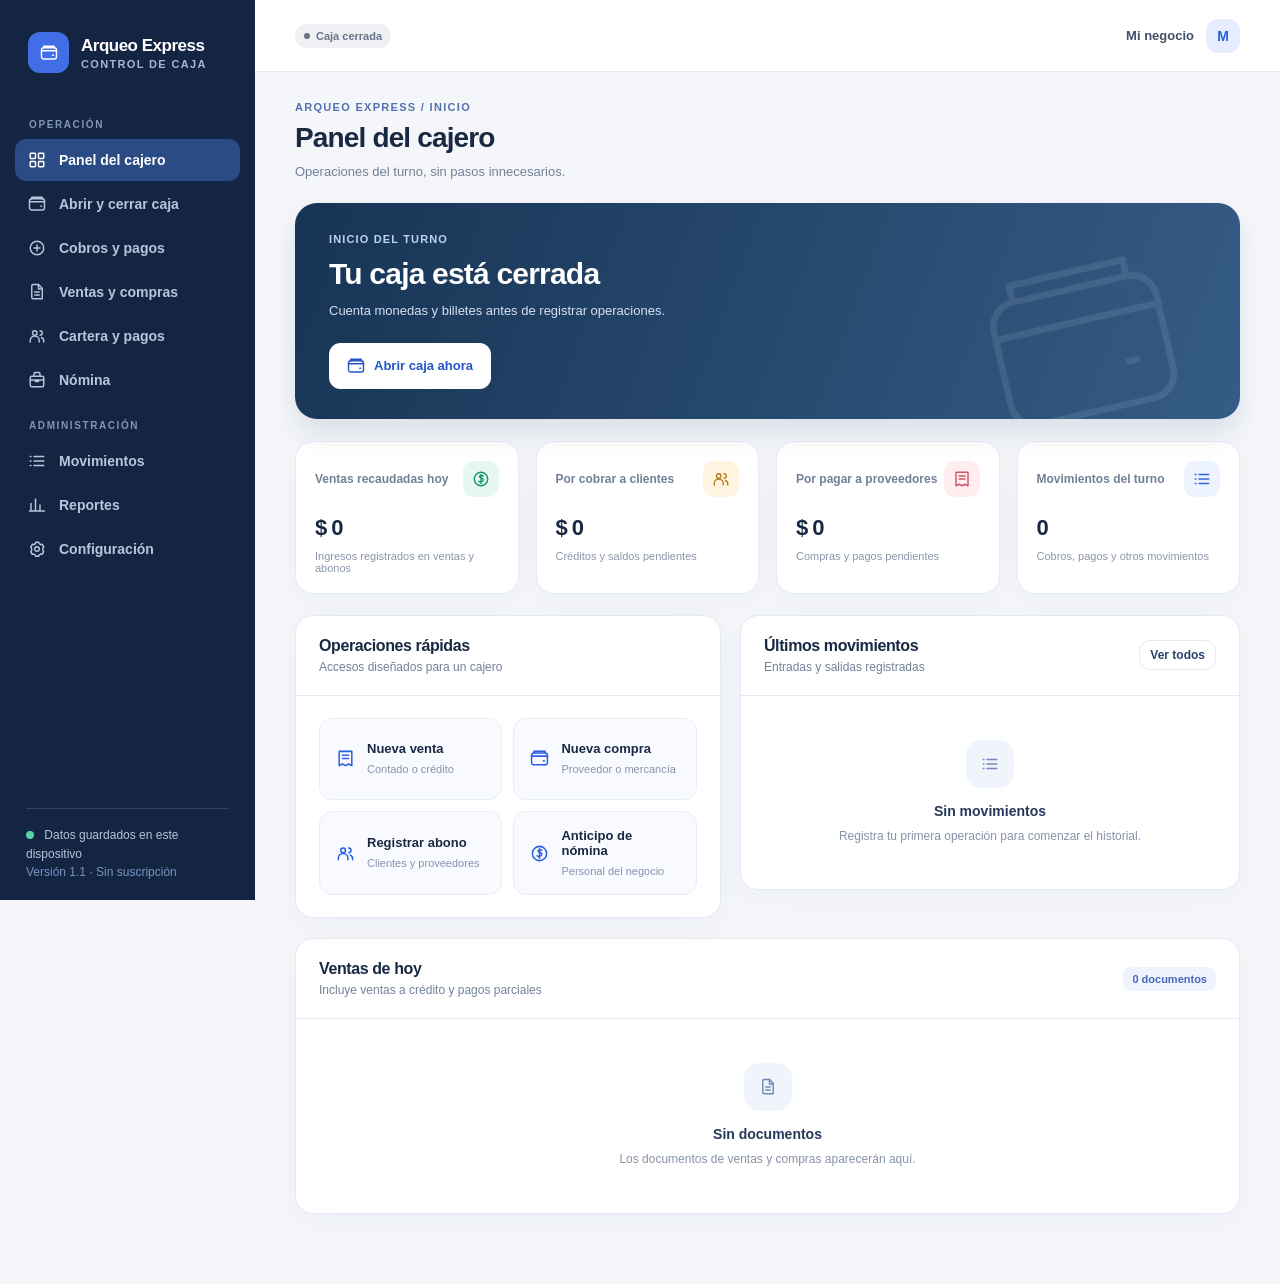
==== index.html @ b3da1262 "feat: publicar Arqueo Express v1.1 listo para GitHub Pages" ====
<!doctype html>
<html lang="es">
<head>
  <meta charset="utf-8" />
  <meta name="viewport" content="width=device-width,initial-scale=1,viewport-fit=cover" />
  <meta name="theme-color" content="#12244a" />
  <meta name="description" content="Arqueo Express: apertura por denominaciones, cierre, ventas a crédito, compras, abonos, pagos y nómina. Funciona localmente." />
  <title>Arqueo Express · Control de caja</title>
  <link rel="icon" type="image/svg+xml" href="icon.svg" />
  <link rel="manifest" href="manifest.webmanifest" />
  <link rel="stylesheet" href="styles.css" />
  <link rel="stylesheet" href="cashier.css" />
</head>
<body>
  <div id="app"></div>
  <div id="toast" role="status" aria-live="polite"></div>
  <script src="app.js" defer></script>
</body>
</html>
---- styles.css ----
:root{--bg:#f5f7fb;--surface:#fff;--navy:#14274f;--navy2:#0e2041;--primary:#3765e5;--blue-light:#eef3ff;--text:#182640;--muted:#77849a;--line:#e7ebf2;--green:#058966;--red:#dc4b58;--amber:#bf7713;--shadow:0 12px 38px rgba(18,34,67,.05);--radius:17px;font-family:Inter,ui-sans-serif,-apple-system,BlinkMacSystemFont,"Segoe UI",sans-serif;color:var(--text);font-synthesis:none}*{box-sizing:border-box}html{scroll-behavior:smooth}body{margin:0;background:var(--bg);font-size:14px}button,input,select,textarea{font:inherit}button{cursor:pointer}button:disabled{opacity:.45;cursor:not-allowed}h1,h2,h3,h4,p{margin:0}h1{font-size:29px;letter-spacing:-.8px;line-height:1.13;font-weight:750}h2{font-size:19px;letter-spacing:-.4px}h3{font-size:15px}small,.muted{color:var(--muted)}a{color:var(--primary)}.shell{display:grid;grid-template-columns:255px minmax(0,1fr);min-height:100vh}.sidebar{background:var(--navy2);color:#fff;padding:29px 15px 18px;display:flex;flex-direction:column;position:sticky;top:0;height:100vh}.brand{display:flex;align-items:center;gap:12px;padding:3px 13px 29px}.brand-mark{display:grid;place-items:center;background:#416ee6;color:white;width:41px;height:41px;border-radius:12px}.brand b{font-size:17px;letter-spacing:-.5px}.brand span{display:block;color:#a6b5d1;font-size:11px;letter-spacing:1.35px;font-weight:750;margin-top:2px}.nav-section{font-size:10px;color:#8195b6;text-transform:uppercase;letter-spacing:1.6px;margin:17px 14px 9px;font-weight:800}.nav-link{border:0;background:transparent;color:#b9c5db;padding:12px 13px;width:100%;display:flex;align-items:center;gap:13px;text-align:left;font-weight:550;border-radius:11px;margin-bottom:2px}.nav-link:hover{color:#fff;background:#1d3359}.nav-link.active{background:#294676;color:#fff}.nav-link svg{width:18px;height:18px;stroke-width:1.9}.sidebar-spacer{flex:1}.side-footer{margin:16px 11px 0;border-top:1px solid #304363;padding-top:17px;color:#b4c3d8;font-size:12px;line-height:1.55}.online-dot{display:inline-block;border-radius:50%;width:8px;height:8px;background:#57d1a3;margin-right:7px}.main{min-width:0}.topbar{height:79px;display:flex;justify-content:space-between;align-items:center;padding:0 40px;background:#fff;border-bottom:1px solid var(--line);position:sticky;top:0;z-index:10}.topbar-right{display:flex;align-items:center;gap:12px}.business-name{color:#43506a;font-weight:650;font-size:13px}.avatar{background:#e6edff;border-radius:12px;width:34px;height:34px;display:grid;place-items:center;font-weight:800;color:var(--primary)}.main-content{max-width:1440px;margin:auto;padding:34px 40px 70px}.page-heading{display:flex;align-items:center;justify-content:space-between;gap:16px;margin-bottom:27px}.page-heading p{color:var(--muted);margin-top:8px;font-size:13px}.title-label{color:#5271ae;font-size:11px;letter-spacing:1.3px;text-transform:uppercase;font-weight:750;margin-bottom:9px}.actions{display:flex;gap:9px;align-items:center;flex-wrap:wrap}.btn{border:1px solid var(--line);border-radius:10px;display:inline-flex;gap:9px;justify-content:center;align-items:center;white-space:nowrap;padding:11px 15px;background:#fff;color:#294267;font-weight:700;font-size:13px;min-height:39px;transition:transform .12s,background .12s}.btn:hover:not(:disabled){background:#f6f8ff;transform:translateY(-1px)}.btn.primary{background:var(--primary);border-color:var(--primary);color:#fff;box-shadow:0 5px 12px rgba(51,101,225,.12)}.btn.primary:hover{background:#2855d0}.btn.danger{color:#b23b47;border-color:#f4d9dc}.btn.soft{background:var(--blue-light);color:var(--primary);border-color:transparent}.btn.small{padding:7px 10px;font-size:12px;min-height:30px}.btn.full{width:100%}.btn svg{width:16px;height:16px}.status{display:inline-flex;align-items:center;gap:6px;padding:6px 9px;border-radius:100px;font-weight:700;font-size:11px;background:#e9f7f1;color:#07855c}.status.amber{background:#fff5e4;color:#a77312}.status.gray{background:#eef0f4;color:#68748a}.status.red{background:#fff0f1;color:#c64b57}.status .bullet{width:6px;height:6px;background:currentColor;border-radius:50%}.metrics{display:grid;grid-template-columns:repeat(4,minmax(0,1fr));gap:17px;margin-bottom:23px}.metric{border:1px solid var(--line);background:var(--surface);border-radius:var(--radius);padding:21px 21px 18px;box-shadow:var(--shadow);min-width:0}.metric-top{display:flex;align-items:center;justify-content:space-between;margin-bottom:18px}.metric-label{font-size:12px;color:#718096;font-weight:700}.iconbox{height:36px;width:36px;border-radius:11px;background:#edf3ff;display:grid;place-items:center;color:#3565dc}.iconbox.green{background:#e6f7ef;color:#13986f}.iconbox.amber{background:#fff4df;color:#b77f20}.iconbox.pink{background:#ffedf0;color:#cb5664}.iconbox svg{width:18px;height:18px}.metric-value{font-weight:800;font-size:24px;letter-spacing:-1px;white-space:nowrap;text-overflow:ellipsis;overflow:hidden}.metric-foot{color:#8b96aa;font-size:11px;margin-top:9px}.grid-2{display:grid;grid-template-columns:minmax(0,1.35fr) minmax(320px,1fr);gap:19px;align-items:start}.grid-even{grid-template-columns:repeat(2,minmax(0,1fr))}.panel{background:var(--surface);border:1px solid var(--line);border-radius:var(--radius);box-shadow:var(--shadow);min-width:0;overflow:hidden}.panel-head{display:flex;align-items:center;justify-content:space-between;padding:21px 23px;border-bottom:1px solid var(--line);gap:12px}.panel-head h2{font-size:16px}.panel-head p{font-size:12px;color:var(--muted);margin-top:5px}.panel-body{padding:22px 23px}.table-wrap{overflow:auto;width:100%}table{width:100%;border-collapse:collapse;min-width:620px;text-align:left}thead th{color:#8792a5;font-size:11px;letter-spacing:.35px;text-transform:uppercase;font-weight:750;padding:13px 21px;background:#fafbfe;border-bottom:1px solid var(--line)}tbody td{padding:15px 21px;border-bottom:1px solid #eef0f5;font-size:12px;vertical-align:middle}tbody tr:last-child td{border-bottom:0}.strong{font-weight:750}.money{font-variant-numeric:tabular-nums;white-space:nowrap;font-weight:750}.positive{color:var(--green)}.negative{color:var(--red)}.subtext{display:block;color:#8994a6;font-size:11px;margin-top:4px}.empty{text-align:center;padding:44px 22px;color:#8793a5}.empty-icon{width:48px;height:48px;border-radius:15px;background:#f0f4fb;display:grid;place-items:center;margin:0 auto 15px;color:#7188b8}.empty-icon svg{width:24px}.empty b{color:#263859;display:block;margin-bottom:8px;font-size:14px}.empty p{max-width:350px;line-height:1.55;margin:auto;font-size:12px}.action-grid{display:grid;grid-template-columns:repeat(2,1fr);gap:11px}.action-tile{background:#f8faff;border:1px solid #e9eefb;border-radius:13px;min-height:92px;display:flex;align-items:flex-start;gap:12px;text-align:left;padding:16px;color:var(--text)}.action-tile:hover{background:#eef3ff;border-color:#cbd7fb}.action-tile b{display:block;font-size:13px}.action-tile span{display:block;color:#8794ab;font-size:11px;margin-top:6px;line-height:1.35}.action-tile svg{color:var(--primary);width:19px;height:19px;flex-shrink:0}.hint{display:flex;gap:11px;background:#eff4ff;border:1px solid #dce7ff;color:#39557e;border-radius:12px;padding:14px 16px;font-size:12px;line-height:1.55}.hint svg{width:17px;height:17px;flex-shrink:0}.hint.warning{background:#fff9ed;border-color:#ffedc8;color:#84601d}.hint.error{background:#fff3f3;border-color:#f6d9db;color:#933e46}.section-spacer{height:20px}.tabs{display:flex;gap:8px;flex-wrap:wrap;background:#eaf0f9;padding:5px;border-radius:12px;margin-bottom:20px;width:fit-content;max-width:100%}.tab{border:0;background:transparent;padding:10px 13px;color:#69809f;font-weight:700;font-size:12px;border-radius:9px;white-space:nowrap}.tab.active{background:white;color:var(--primary);box-shadow:0 2px 7px rgba(17,40,85,.08)}.form-grid{display:grid;grid-template-columns:repeat(2,minmax(0,1fr));gap:16px}.field{display:flex;flex-direction:column;gap:7px;min-width:0}.field label{font-size:12px;color:#41516b;font-weight:750}.field input,.field select,.field textarea,.search{width:100%;border:1px solid #dce3ee;outline:0;background:white;border-radius:10px;padding:12px 12px;min-height:43px;color:var(--text);transition:border .15s,box-shadow .15s}.field input:focus,.field select:focus,.field textarea:focus,.search:focus{border-color:#779cf0;box-shadow:0 0 0 3px #3765e522}.field input::placeholder,.field textarea::placeholder{color:#abb5c5}.field.full{grid-column:1/-1}.field textarea{min-height:77px;resize:vertical}.field-desc{color:#93a0b0;font-size:11px;line-height:1.4}.form-footer{display:flex;justify-content:flex-end;gap:9px;padding-top:19px;border-top:1px solid var(--line);margin-top:21px}.payment-row{display:grid;grid-template-columns:minmax(0,1fr) minmax(0,1fr) 38px;gap:9px;margin-bottom:10px}.payment-row input,.payment-row select{width:100%;border:1px solid #dce3ee;border-radius:10px;padding:11px 12px;min-height:41px;background:white}.payment-area{border:1px solid #e7edf6;border-radius:13px;padding:17px;background:#fafcff;margin-top:19px}.payment-area h3{margin-bottom:8px}.payment-area>p{color:var(--muted);font-size:11px;margin-bottom:15px}.payment-total{display:flex;justify-content:space-between;gap:16px;margin-top:14px;padding-top:14px;border-top:1px dashed #dce4ef;font-size:12px}.payment-total b{font-size:16px}.mini-remove{border:1px solid #e4e9f1;color:#b65c66;border-radius:9px;background:#fff;display:grid;place-items:center}.mini-remove svg{width:16px}.summary-banner{display:flex;justify-content:space-between;align-items:center;gap:14px;border-radius:14px;background:linear-gradient(115deg,#203f7b,#142a53);padding:20px 23px;color:white;margin-bottom:21px}.summary-banner .muted{color:#afc6ea}.summary-banner strong{display:block;font-size:26px;margin-top:9px;letter-spacing:-.7px}.cash-flow{display:grid;grid-template-columns:repeat(3,minmax(0,1fr));gap:13px}.cash-cell{background:#f8faff;border:1px solid #edf0f6;border-radius:12px;padding:17px}.cash-cell small{display:block;font-size:11px;margin-bottom:11px}.cash-cell b{font-size:18px}.table-controls{display:flex;gap:10px;flex-wrap:wrap;align-items:center;margin-bottom:15px}.search{max-width:300px}.select-small{min-width:130px;border:1px solid #dce3ee;background:#fff;border-radius:10px;padding:11px;color:#42536f}.method-bar{margin-top:20px}.method-line{display:flex;justify-content:space-between;font-size:12px;margin-bottom:7px}.bar-bg{width:100%;background:#edf1f8;border-radius:99px;height:7px;overflow:hidden;margin-bottom:15px}.bar-fill{background:#4e7be3;height:100%;border-radius:99px}.denom-grid{display:grid;grid-template-columns:repeat(3,minmax(0,1fr));gap:10px;margin-top:12px}.denom{display:flex;align-items:center;gap:8px;font-size:11px}.denom b{min-width:60px;color:#42536c}.denom input{width:100%;min-width:0;border-radius:8px;border:1px solid #d9e2ef;padding:9px;font-size:12px}.modal-cover{position:fixed;inset:0;z-index:50;background:rgba(13,26,48,.59);display:grid;place-items:center;padding:18px;overflow:auto}.modal{background:#fff;border-radius:19px;width:min(660px,100%);max-height:calc(100vh - 35px);overflow:auto;box-shadow:0 30px 80px #08162f55}.modal-head{padding:24px 25px;display:flex;justify-content:space-between;align-items:center;border-bottom:1px solid var(--line)}.modal-head h2{font-size:18px}.modal-content{padding:23px 25px}.modal-x{border:0;background:#f2f5fa;border-radius:9px;padding:6px;display:grid;place-items:center;color:#53627b}.modal-x svg{width:20px}.modal-foot{padding:17px 25px;display:flex;justify-content:flex-end;gap:10px;border-top:1px solid var(--line)}.line-item{display:flex;align-items:center;justify-content:space-between;padding:13px 0;border-bottom:1px solid #edf0f5;gap:10px}.line-item:last-child{border:0}.line-item b{font-size:12px}.line-item small{display:block;font-size:11px;margin-top:4px}.line-item .money{font-size:13px}.chip{display:inline-flex;align-items:center;padding:6px 9px;border-radius:8px;background:#eef3fe;color:#4768b7;font-size:11px;font-weight:750}.credit-card{border:1px solid #e3e9f3;border-radius:14px;padding:17px 18px;margin-bottom:12px;display:flex;align-items:center;justify-content:space-between;gap:13px}.credit-card h3{margin-bottom:6px}.credit-card p{font-size:12px;color:var(--muted)}.credit-card .right{text-align:right}.credit-card .right b{display:block;font-size:18px;margin-bottom:6px}.credit-card .right small{display:block;margin-bottom:10px}.divider{height:1px;background:var(--line);margin:20px 0}.a-link{color:var(--primary);border:0;background:transparent;font-size:12px;font-weight:750;padding:4px 0}.kv{display:flex;justify-content:space-between;gap:12px;margin:9px 0;font-size:12px}.kv span{color:#8591a4}.kv b{font-weight:750}.loading{opacity:.7}.mobile-nav{display:none}.print-only{display:none}#toast{position:fixed;bottom:25px;right:25px;z-index:100;pointer-events:none}.toast-item{color:#fff;background:#1c355b;padding:14px 19px;border-radius:11px;box-shadow:0 10px 30px #10284a36;font-size:13px;font-weight:650;margin-top:8px}.toast-item.error{background:#ab3745}input[type="file"]{display:none}.highlight{color:#3765e5}.print-preview{line-height:1.65}.print-preview h2{margin-bottom:8px}.print-preview table{min-width:0}.print-preview th,.print-preview td{padding:7px!important;font-size:11px}.pill-method{font-size:10px;background:#eff3fb;color:#62748f;padding:5px 8px;border-radius:100px;white-space:nowrap}.red-note{color:var(--red)}.switch-row{display:flex;align-items:center;gap:9px;font-size:12px;color:#45546d}.switch-row input{accent-color:var(--primary);width:15px;height:15px}.value-large{font-size:23px!important;letter-spacing:-.4px}.no-wrap{white-space:nowrap}.mobile-menu-button{display:none}
@media(max-width:1200px){.metrics{grid-template-columns:repeat(2,minmax(0,1fr))}.main-content{padding:28px}.topbar{padding:0 28px}.grid-2{grid-template-columns:1fr}}@media(max-width:760px){.shell{display:block}.sidebar{display:none}.topbar{height:64px;padding:0 17px}.brand-compact{font-size:17px;font-weight:850;color:#1b3363}.business-name{max-width:130px;text-overflow:ellipsis;overflow:hidden;white-space:nowrap}.main-content{padding:25px 15px 96px}.page-heading{align-items:flex-start}.page-heading .actions{justify-content:flex-end}.page-heading h1{font-size:25px}.page-heading p{font-size:12px}.metrics{gap:10px}.metric{padding:16px;border-radius:14px}.metric-top{margin-bottom:10px}.metric-value{font-size:20px}.metric-foot{font-size:10px}.iconbox{width:31px;height:31px}.metric-label{font-size:11px}.panel-head{padding:17px}.panel-body{padding:17px}.action-grid{gap:9px}.action-tile{padding:12px;gap:7px;min-height:85px}.action-tile svg{width:17px}.action-tile b{font-size:11px}.action-tile span{font-size:10px}.mobile-nav{display:grid;position:fixed;z-index:20;bottom:0;left:0;right:0;grid-template-columns:repeat(5,1fr);padding-bottom:env(safe-area-inset-bottom);height:calc(68px + env(safe-area-inset-bottom));background:#fff;border-top:1px solid #e2e7f0;box-shadow:0 -8px 27px #142c4b0a}.mobile-nav button{border:0;background:transparent;color:#8391a8;display:flex;align-items:center;justify-content:center;flex-direction:column;gap:4px;font-size:10px;font-weight:650;padding:9px 1px}.mobile-nav button.active{color:var(--primary)}.mobile-nav svg{width:20px;height:20px}.grid-even,.form-grid{grid-template-columns:1fr}.form-grid .field.full{grid-column:auto}.cash-flow{grid-template-columns:1fr 1fr}.cash-cell b{font-size:15px}.payment-row{grid-template-columns:1fr 1fr 34px}.tabs{width:100%;overflow-x:auto;flex-wrap:nowrap}.tab{font-size:11px}.summary-banner strong{font-size:21px}.denom-grid{grid-template-columns:1fr 1fr}.modal-cover{padding:6px}.modal{max-height:calc(100vh - 12px);border-radius:14px}.modal-content{padding:17px}.modal-head,.modal-foot{padding:16px}.credit-card{flex-wrap:wrap}.credit-card .right{margin-left:auto}.table-controls .search{max-width:100%}.btn{font-size:12px;padding:10px 11px}.mobile-menu-button{display:inline-flex;border:0;color:var(--primary);background:var(--blue-light);padding:9px;border-radius:10px}}@media(max-width:390px){.metric-value{font-size:18px}.metric{padding:12px}.metric-top{gap:5px}.iconbox{width:29px;height:29px}.page-heading .actions .btn{padding:8px}.cash-flow{grid-template-columns:1fr}}@media print{body{background:white!important;color:black!important}.sidebar,.topbar,.mobile-nav,.no-print,.btn,#toast{display:none!important}.shell,.main{display:block!important}.main-content{padding:0!important;margin:0!important;max-width:100%!important}.panel{border:0;box-shadow:none}.print-only{display:block}.page-heading{margin-bottom:15px}.modal-cover{position:static;background:white;padding:0}.modal{box-shadow:none;max-height:none;width:100%;border-radius:0}.modal-head,.modal-foot{display:none}.modal-content{padding:0}.print-preview{display:block}}
/* Mobile-first summaries for records, rather than sideways-scrolling tables. */
.mobile-records{display:none}.mobile-record{padding:16px 17px;border-bottom:1px solid #edf0f5}.mobile-record:last-child{border-bottom:0}.mobile-record-top{display:flex;gap:10px;align-items:flex-start;justify-content:space-between}.mobile-record-top b{font-size:12px}.mobile-record-top small{display:block;color:#8995a7;font-size:10px;margin-top:5px}.mobile-record-name{margin-top:13px;color:#52617a;font-size:12px}.mobile-record-bottom{display:flex;gap:15px;align-items:center;justify-content:space-between;margin-top:14px}.mobile-record-bottom>div{display:flex;flex-direction:column;gap:5px}.mobile-record-bottom small{color:#929fb0;font-size:10px}.mobile-record-bottom b{font-size:13px}.mobile-record-bottom .pill-method{width:fit-content}.mobile-record-top .money{font-size:13px}
@media(max-width:760px){.records-list .desktop-table{display:none}.records-list .mobile-records{display:block}}
---- cashier.css ----
/* v1.1 · Interfaz centrada en un cajero: escritorio, tablet y teléfono */
:root{
  --bg:#f4f6fa;
  --surface:#fff;
  --navy2:#142544;
  --navy:#192f56;
  --primary:#285fe1;
  --blue-light:#eef4ff;
  --text:#192943;
  --muted:#728198;
  --line:#e3eaf3;
  --radius:18px;
  --shadow:0 8px 30px rgba(25,45,85,.035);
}
body{font-family:Inter,ui-sans-serif,-apple-system,BlinkMacSystemFont,"Segoe UI",Roboto,Arial,sans-serif;color:var(--text);-webkit-font-smoothing:antialiased}
button,input,select,textarea{font-family:inherit}
button{touch-action:manipulation}
:focus-visible{outline:3px solid #7bb7ff;outline-offset:2px}
.main-content{padding-top:29px}
.nav-link.active{background:#2a4b83}
.page-heading{margin-bottom:22px}
.page-heading h1{font-size:28px;letter-spacing:-.85px}
.page-heading p{font-size:13px;line-height:1.5}
.panel{border-radius:18px}
.panel-head h2{font-size:16px}
.btn{border-radius:11px;min-height:44px}
.btn.primary{box-shadow:0 5px 15px rgba(40,95,225,.16)}
.topbar{height:72px}
.cashier-hero{position:relative;overflow:hidden;border-radius:22px;margin-bottom:22px;padding:30px 34px;background:linear-gradient(121deg,#193866 0%,#203e78 53%,#2d5ca4 100%);color:white;box-shadow:0 14px 27px rgba(20,45,83,.11)}
.cashier-hero.closed{background:linear-gradient(110deg,#173454,#355c86)}
.cashier-hero-main{position:relative;z-index:2}
.eyebrow-light{font-size:11px;font-weight:800;letter-spacing:1.15px;color:#bdd2ee;display:flex;align-items:center;gap:8px}
.cashier-hero .hero-amount{display:block;margin:10px 0 9px;font-size:clamp(32px,4vw,48px);line-height:1.12;letter-spacing:-1.7px;font-weight:850;font-variant-numeric:tabular-nums}
.cashier-hero h2{color:#fff;font-size:30px;letter-spacing:-.8px;margin:12px 0 10px}
.cashier-hero p{max-width:660px;line-height:1.5;color:#d6e1f3;font-size:13px}
.cashier-hero p b{color:#fff}
.cashier-hero-actions{display:flex;gap:9px;flex-wrap:wrap;margin-top:22px}
.hero-button{border:1px solid #a7bfe4;background:#eaf2ff;color:#213c65;border-radius:11px;padding:12px 17px;min-height:46px;display:inline-flex;align-items:center;justify-content:center;gap:9px;font-weight:800;font-size:13px}
.hero-button:hover{background:white}
.hero-button.main-action{background:white;color:#2256c9;border-color:white}
.hero-button.outline{background:transparent;color:white;border-color:#819bc0}
.hero-decoration{position:absolute;right:6%;top:20%;opacity:.095;transform:rotate(-13deg)}
.hero-decoration svg{width:200px;height:200px;stroke-width:.8}
.cashier-metrics{margin-bottom:21px}
.cashier-metrics .metric{padding:19px}
.cashier-metrics .metric-value{font-size:22px}
.cashier-grid{grid-template-columns:minmax(0,0.92fr) minmax(0,1.08fr)}
.cashier-grid .action-tile{min-height:82px;align-items:center;background:#f8faff;border-color:#e7edf7}
.cashier-grid .action-tile b{font-size:13px}
.cashier-grid .action-tile span{font-size:11px}
.cashier-grid .action-grid{gap:11px}
.cash-layout{display:grid;grid-template-columns:minmax(0,1.9fr) minmax(285px,.76fr);gap:18px;align-items:start}
.cash-layout.is-open{grid-template-columns:minmax(0,1.5fr) minmax(285px,1fr)}
.cash-primary{overflow:visible}
.cash-primary>.panel-head{border-radius:18px 18px 0 0;overflow:hidden}
.cash-primary .panel-body{padding:25px}
.opening-intro{display:flex;align-items:center;gap:13px;margin-bottom:23px}
.opening-step{width:34px;height:34px;flex:0 0 34px;display:grid;place-items:center;background:#e9f0ff;color:var(--primary);font-size:14px;font-weight:900;border-radius:12px}
.opening-intro b{display:block;font-size:16px;letter-spacing:-.3px}
.opening-intro p{color:var(--muted);font-size:12px;margin-top:4px}
.open-operator{max-width:500px;margin-bottom:17px}
.open-operator .field label{font-size:12px}
.open-operator .field input{min-height:52px;font-size:16px;border-radius:12px;padding:13px 16px}
.opening-tip{display:flex;align-items:start;gap:8px;padding:12px 14px;background:#f0f5fd;border:1px solid #dee8f9;border-radius:12px;color:#4a6386;font-size:12px;line-height:1.55;margin-bottom:26px}
.opening-tip svg{flex:0 0 17px}
.denom-title-row{display:flex;align-items:end;justify-content:space-between;gap:12px;margin:0 0 18px}
.denom-title-row h3{font-size:17px;letter-spacing:-.3px;margin:4px 0}
.denom-title-row p{font-size:12px;color:var(--muted)}
.step-eyebrow{font-size:10px;font-weight:800;letter-spacing:1px;color:#5574ab}
.denom-columns{display:grid;grid-template-columns:repeat(2,minmax(0,1fr));gap:14px;align-items:start}
.denom-section{border:1px solid #e4eaf4;border-radius:16px;overflow:hidden;min-width:0;background:#fff}
.denom-heading{background:#f7f9fd;padding:15px 14px;display:flex;justify-content:space-between;gap:9px;align-items:center;border-bottom:1px solid #e6ecf4}
.denom-heading h3{font-size:14px;letter-spacing:-.2px}
.denom-heading p{color:#8591a5;font-size:10px;margin-top:5px;line-height:1.3}
.denom-tag{color:#496589;background:#e9eff7;font-size:9px;font-weight:750;padding:5px 7px;border-radius:30px;white-space:nowrap}
.denom-row{display:grid;grid-template-columns:32px minmax(68px,1fr) 103px;align-items:center;gap:9px;padding:9px 12px;min-height:62px;border-bottom:1px solid #edf0f6;position:relative}
.denom-row:last-child{border:0}
.money-symbol{height:32px;width:32px;display:grid;place-items:center;font-size:13px;font-weight:850;flex:none;color:#8e6520;background:#fff2cb;border:1px solid #eddda7;border-radius:50%}
.money-symbol.bill{border-radius:6px;background:#dcf3ed;border:1px solid #b8dfd3;color:#16886a;font-size:18px}
.denom-description{display:flex;flex-direction:column;gap:4px;min-width:0}
.denom-description b{font-size:13px;white-space:nowrap;letter-spacing:-.35px}
.denom-description small{font-size:9px;color:#8995aa;line-height:1.2}
.denom-controls{display:flex;align-items:stretch;min-width:0;border:1px solid #d9e2f0;border-radius:10px;overflow:hidden;background:#fff;height:38px}
.stepper{flex:0 0 30px;border:0;background:#eff4fd;color:#315cc3;display:grid;place-items:center;padding:0;font-size:17px;font-weight:750}
.stepper:active{background:#dce8ff}
.denom-controls input{min-width:0;width:100%;border:0;padding:4px 1px;text-align:center;font-size:15px;font-weight:800;color:#182b4a;outline:0;font-variant-numeric:tabular-nums;appearance:textfield;-moz-appearance:textfield}
.denom-controls input::-webkit-outer-spin-button,.denom-controls input::-webkit-inner-spin-button{appearance:none;margin:0}
.denom-subtotal{grid-column:2/4;justify-self:end;color:#75849d;font-size:10px;font-weight:700;line-height:1;margin-top:-3px}
.opening-total-card{background:#eef5ff;border:1px solid #cfe0fa;border-radius:15px;padding:17px 20px;display:flex;align-items:center;justify-content:space-between;gap:10px;margin:22px 0}
.opening-total-card small{display:block;font-weight:800;letter-spacing:.65px;font-size:10px;color:#4b6c9c}
.opening-total-card strong{display:block;font-size:35px;letter-spacing:-1.3px;font-variant-numeric:tabular-nums;margin:4px 0;color:#13386c}
.opening-total-card #opening-pieces{font-size:11px;color:#607ba3}
.calculated-chip{font-size:11px;font-weight:750;color:#087c61;display:inline-flex;gap:5px;align-items:center;white-space:nowrap;background:#dbf4ec;border-radius:20px;padding:8px 9px}
.calculated-chip svg{width:14px}
.opening-note{margin-bottom:12px}
.opening-sticky-submit{display:flex;align-items:center;justify-content:space-between;gap:14px;background:#fff;border-top:1px solid #e3e9f3;padding:16px 0 0;margin-top:15px}
.opening-sticky-submit .sticky-total{display:flex;flex-direction:column;gap:4px}
.opening-sticky-submit small{font-size:10px;color:#77859b}
.opening-sticky-submit b{font-size:22px;white-space:nowrap;letter-spacing:-.5px}
.opening-sticky-submit .btn{min-height:48px;padding:12px 18px}
.cash-history .empty{padding:36px 14px}
.cash-flow{grid-template-columns:repeat(3,minmax(0,1fr))}
.cash-cell{padding:15px}
.cash-cell b{font-size:17px}
.close-big{margin-top:22px;min-height:54px;font-size:14px}
.opening-details{margin:5px 0 20px;border-radius:12px;border:1px solid var(--line);background:#fafbff;padding:13px 16px}
.opening-details summary{cursor:pointer;color:#425c84;font-size:12px;font-weight:750;display:flex;justify-content:space-between;align-items:center;gap:8px;list-style:none}
.opening-details summary::-webkit-details-marker{display:none}
.opening-details-body{margin-top:14px;padding-top:10px;border-top:1px solid var(--line)}
.shift-history-item{display:flex;align-items:center;justify-content:space-between;gap:10px;padding:15px 18px;border-bottom:1px solid #edf1f7}
.shift-history-item:last-child{border-bottom:0}
.shift-history-item b{font-size:13px}
.shift-history-item small{display:block;color:var(--muted);font-size:11px;margin-top:6px}
.shift-history-item .history-base{font-size:13px;font-weight:850;display:block;margin-bottom:7px;text-align:right}
.counted-summary{display:flex;align-items:center;justify-content:space-between;gap:12px;background:#eff6ff;border:1px solid #dae8fa;padding:16px 18px;border-radius:13px;margin-top:18px}
.counted-summary span{font-size:13px;font-weight:750;color:#4c6586}
.counted-summary strong{font-size:24px;color:#194987;font-variant-numeric:tabular-nums}
#close-form .denom-columns{grid-template-columns:1fr 1fr}
#close-form .denom-row{grid-template-columns:30px minmax(54px,1fr) 102px;gap:7px;padding:8px}
#close-form .denom-heading{padding:12px}
#close-form .denom-tag{display:none}
#close-form .denom-description b{font-size:12px}
#close-form .denom-subtotal{font-size:9px}
#close-form .field input{font-size:16px}
@media(max-width:1450px){.cash-layout{grid-template-columns:1fr}.cash-layout.is-open{grid-template-columns:1fr}.cash-history{max-width:none}.denom-columns{grid-template-columns:repeat(2,minmax(0,1fr))}}
@media(max-width:1150px){.cashier-grid{grid-template-columns:1fr}.cashier-hero{padding:26px}.denom-columns{grid-template-columns:1fr 1fr}}
@media(max-width:760px){
  .topbar{height:60px}
  .topbar-left .status{font-size:10px}
  .topbar-right{gap:7px}
  .avatar{width:29px;height:29px;border-radius:9px}
  .main-content{padding:17px 13px 103px}
  .page-heading{margin-bottom:18px}
  .page-heading h1{font-size:24px}
  .title-label{font-size:10px}
  .page-heading p{font-size:12px}
  .cashier-hero{padding:24px 21px;border-radius:17px;margin-bottom:14px}
  .cashier-hero .hero-amount{font-size:36px}
  .cashier-hero h2{font-size:26px}
  .cashier-hero p{font-size:12px}
  .hero-decoration svg{width:150px;height:150px}
  .cashier-hero-actions{gap:8px;margin-top:20px}
  .hero-button{padding:10px 13px;min-height:45px;font-size:12px}
  .hero-button.main-action{flex:1 1 100%}
  .hero-button:not(.main-action){flex:1 1 auto}
  .cashier-metrics{grid-template-columns:1fr 1fr;gap:9px}
  .cashier-metrics .metric{padding:14px;border-radius:14px}
  .cashier-metrics .metric-value{font-size:18px}
  .cashier-metrics .metric-label{font-size:10px}
  .cashier-metrics .metric-foot{font-size:10px;line-height:1.4}
  .cashier-metrics .metric-top{margin-bottom:10px}
  .cashier-metrics .iconbox{width:29px;height:29px}
  .panel{border-radius:16px}
  .panel-head{padding:16px}
  .cash-primary .panel-body{padding:16px 15px}
  .cash-primary .panel-head h2{font-size:15px}
  .opening-intro{margin-bottom:18px}
  .opening-intro b{font-size:14px}
  .open-operator{margin-bottom:14px}
  .opening-tip{margin-bottom:21px}
  .denom-title-row{align-items:start;margin-bottom:13px}
  .denom-title-row h3{font-size:15px;line-height:1.25}
  .denom-title-row .btn{min-height:34px;padding:7px 9px}
  .denom-columns,#close-form .denom-columns{grid-template-columns:1fr;gap:14px}
  .denom-heading{padding:12px 14px}
  .denom-row,#close-form .denom-row{grid-template-columns:32px minmax(70px,1fr) 112px;gap:9px;padding:7px 11px;min-height:59px}
  .denom-controls{height:41px}
  .stepper{flex-basis:34px;font-size:21px}
  .denom-description b{font-size:13px}
  .denom-subtotal{grid-column:2/4;align-self:start;font-size:10px;margin-top:-3px}
  .opening-total-card{margin:18px 0;padding:15px}
  .opening-total-card strong{font-size:29px}
  .calculated-chip{font-size:10px;padding:6px}
  .opening-sticky-submit{position:sticky;bottom:calc(66px + env(safe-area-inset-bottom));z-index:12;margin:14px -15px -16px;padding:12px 15px;box-shadow:0 -7px 22px rgba(19,41,80,.08);border-radius:0 0 16px 16px}
  .opening-sticky-submit b{font-size:19px}
  .opening-sticky-submit .btn{padding:10px 13px;font-size:12px;min-height:47px}
  .cash-flow{grid-template-columns:1fr 1fr}
  .cash-cell{padding:13px}
  .cash-cell b{font-size:15px}
  .summary-banner{padding:18px;margin-bottom:15px}
  .modal-cover{padding:0;align-items:end}
  .modal{width:100%;max-height:96dvh;border-radius:19px 19px 0 0}
  .modal-head{position:sticky;top:0;background:#fff;z-index:2}
  .modal-content{padding:16px}
  .counted-summary strong{font-size:20px}
  .mobile-nav{box-shadow:0 -3px 20px rgba(10,39,83,.045)}
  .mobile-nav button:nth-child(3) svg{background:#e7efff;color:#285fe1;border-radius:11px;box-sizing:content-box;padding:9px}
  .mobile-nav button:nth-child(3){font-weight:850}
  .action-tile{min-height:83px}
}
@media(max-width:360px){.denom-tag{display:none}.denom-row,#close-form .denom-row{grid-template-columns:30px minmax(65px,1fr) 100px;gap:5px;padding:7px}.stepper{flex-basis:29px}.denom-controls{height:40px}.opening-sticky-submit{gap:7px}.opening-sticky-submit .btn{padding:9px 10px}.opening-sticky-submit b{font-size:17px}}
@media print{.opening-sticky-submit{position:static;box-shadow:none}.cashier-hero{background:#fff!important;color:#000!important;box-shadow:none}.cashier-hero p,.cashier-hero .eyebrow-light{color:black!important}}
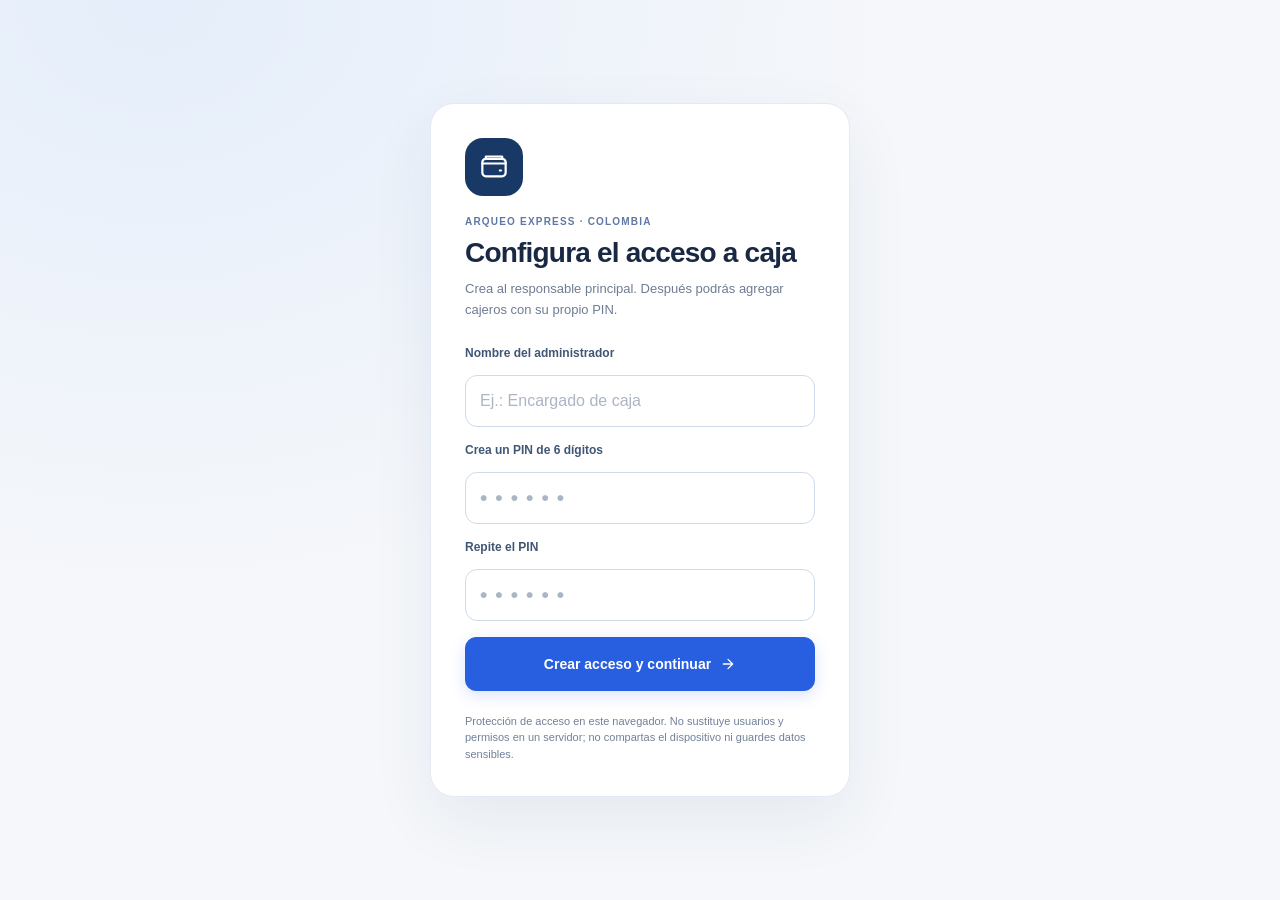
==== commit 837c9169: "feat: cargar interfaz de cajero v2" ====
--- a/index.html
+++ b/index.html
@@ -10,10 +10,12 @@
   <link rel="manifest" href="manifest.webmanifest" />
   <link rel="stylesheet" href="styles.css" />
   <link rel="stylesheet" href="cashier.css" />
+  <link rel="stylesheet" href="cashier-v2.css" />
 </head>
 <body>
   <div id="app"></div>
   <div id="toast" role="status" aria-live="polite"></div>
   <script src="app.js" defer></script>
+  <script src="cashier-v2.js" defer></script>
 </body>
 </html>
--- a/cashier-v2.css
+++ b/cashier-v2.css
@@ -0,0 +1,187 @@
+/* Arqueo Express v2 — mobile first, legibilidad, guiado y foco. */
+:root{--v2-blue:#2354d5;--v2-slate:#1f3150;--v2-muted:#6e7c94}
+html:not(.v2-ready) #app{visibility:hidden}
+body.v2-locked{background:#f2f5fa;min-height:100dvh}
+body.v2-locked .mobile-nav{display:none}
+.pin-screen{min-height:100dvh;display:grid;place-items:center;padding:24px 16px;background:radial-gradient(ellipse at 12% 0%,#e5eefa,transparent 46%),#f5f7fa}
+.pin-card{width:min(420px,100%);background:#fff;border:1px solid #e3eaf5;border-radius:24px;padding:34px;box-shadow:0 24px 65px rgba(31,54,101,.07)}
+.pin-mark{height:58px;width:58px;border-radius:18px;display:grid;place-items:center;background:#183866;color:white;margin-bottom:20px}
+.pin-mark svg{width:28px;height:28px}
+.pin-kicker{font-size:10px;color:#5f77a5;font-weight:850;letter-spacing:1.2px;margin-bottom:10px}
+.pin-card h1{font-size:28px;letter-spacing:-.8px;line-height:1.15;margin-bottom:10px}
+.pin-help{color:var(--v2-muted);font-size:13px;line-height:1.6;margin-bottom:25px}
+.pin-card .field{margin-bottom:16px}
+.pin-card .field label{font-size:12px;font-weight:700;display:block;margin-bottom:8px;color:#405675}
+.pin-card input,.pin-card select{width:100%;height:52px;border:1px solid #cfdaea;border-radius:12px;padding:0 14px;background:#fff;font-size:16px;color:#1c335a}
+.pin-card .pin-input{font-variant-numeric:tabular-nums;font-size:21px;letter-spacing:8px;font-weight:700}
+.pin-continue{margin-top:12px;min-height:54px;font-size:14px;display:flex;justify-content:center;align-items:center;gap:9px}
+.pin-notice{font-size:11px;line-height:1.5;color:#718098;margin:22px 0 0}
+.v2-account{display:flex;align-items:center;gap:9px;min-width:0}
+.v2-account-avatar{width:34px;height:34px;border-radius:11px;background:#e9efff;color:#254dc4;display:grid;place-items:center;font-size:14px;font-weight:850}
+.v2-account-name{display:flex;flex-direction:column;min-width:0}
+.v2-account-name b{font-size:12px;overflow:hidden;text-overflow:ellipsis;white-space:nowrap;max-width:150px}
+.v2-account-name small{font-size:10px;color:#7b8aa3;margin-top:2px}
+.v2-lock{display:inline-flex;align-items:center;gap:5px;border:1px solid #dce5f3;border-radius:10px;background:white;color:#3e567e;min-height:38px;padding:0 12px;font-size:12px;font-weight:700}
+.v2-lock svg{height:15px;width:15px}
+.v2-ver{background:#2c4b7c;border-radius:7px;color:#cfe1ff;padding:4px 6px;font-size:10px;font-weight:800;align-self:center;margin-left:auto}
+.v2-open-layout{display:grid;grid-template-columns:minmax(0,1.3fr) minmax(270px,.7fr);gap:19px;align-items:start;max-width:1120px}
+.v2-open-card{padding:25px}
+.v2-step-line{display:flex;align-items:center;gap:13px;margin:0 0 18px}
+.v2-step-circle{flex:none;width:34px;height:34px;display:grid;place-items:center;background:#e8efff;color:#2a57c7;border-radius:12px;font-weight:850}
+.v2-step-line>div{flex:1}
+.v2-step-line b{display:block;font-size:15px;color:#1a3054}
+.v2-step-line small{display:block;color:#7a8ba7;font-size:11px;margin-top:5px}
+.v2-done{color:#139373}
+.v2-operator{border:1px solid #e2e9f4;background:#f8faff;padding:12px 15px;border-radius:14px;display:flex;align-items:center;gap:11px;margin:0 0 27px}
+.v2-operator svg{color:#5975aa}
+.v2-operator b{display:block;font-size:13px}
+.v2-operator small{display:block;color:#70839c;font-size:11px;margin-top:3px}
+.v2-small-note{font-size:12px;color:#6b7d97;line-height:1.6;margin:-2px 0 15px}
+.v2-count-tiles{display:grid;grid-template-columns:1fr 1fr;gap:12px;margin:14px 0 19px}
+.v2-count-tile{display:flex;align-items:center;text-align:left;gap:11px;border:1px solid #dfe7f2;background:#fff;border-radius:15px;padding:16px;min-height:99px;cursor:pointer}
+.v2-count-tile:hover{background:#f7faff;border-color:#a9c4f1}
+.v2-tile-icon{width:39px;height:39px;border-radius:12px;background:#dfeafa;color:#245dcc;display:grid;place-items:center;flex:none}
+.v2-tile-icon.coin{background:#fff1cc;color:#ae7610}
+.v2-tile-text{flex:1;min-width:0}
+.v2-tile-text b{display:block;font-size:14px}
+.v2-tile-text small{display:block;font-size:10px;color:#7485a0;margin:5px 0 8px;line-height:1.35}
+.v2-tile-text strong{font-size:14px;white-space:nowrap;color:#19457e}
+.v2-tile-text strong span{font-size:10px;color:#8896a9;font-weight:500}
+.v2-chevron{color:#99a7ba;align-self:flex-start}
+.v2-total-box{background:#eaf2ff;border:1px solid #cfe0fb;border-radius:16px;padding:18px 20px;display:flex;justify-content:space-between;gap:10px;align-items:center}
+.v2-total-box small,.v2-close-compare small{display:block;color:#5a7298;font-size:10px;font-weight:850;letter-spacing:.8px}
+.v2-total-box strong{display:block;color:#153d77;font-size:30px;margin:5px 0 1px;letter-spacing:-1px}
+.v2-total-box span:not(.v2-state){font-size:11px;color:#6780a7}
+.v2-state{font-size:10px;font-weight:800;color:#92611b;background:#fff2d8;border-radius:30px;padding:8px 9px;white-space:nowrap}
+.v2-state.ok{color:#087b5b;background:#d8f6e9}
+.v2-note{margin:22px 0 14px}
+.v2-note label{display:block;font-size:12px;margin-bottom:8px;font-weight:700}
+.v2-note textarea{width:100%;min-height:70px}
+.v2-submit{min-height:54px;font-size:15px}
+.v2-submit:disabled,.v2-close-actions button:disabled{opacity:.45;cursor:not-allowed;box-shadow:none}
+.v2-helper{text-align:center;font-size:11px;color:#7c8ba0;line-height:1.5;margin:9px 0 0}
+.v2-open-aside .panel-body{padding:24px}
+.v2-guide-symbol{width:45px;height:45px;border-radius:14px;background:#eaf1ff;color:#2d60d1;display:grid;place-items:center;margin-bottom:18px}
+.v2-open-aside h2{font-size:17px;margin-bottom:16px}
+.v2-open-aside ol{padding-left:20px;color:#345074;font-size:13px;line-height:2.5}
+.v2-open-aside p{font-size:12px;color:#75859c;line-height:1.65;margin-top:17px}
+.v2-cash-hero{background:linear-gradient(115deg,#17345c,#214980);color:white;border-radius:21px;padding:26px 29px;display:flex;justify-content:space-between;align-items:end;gap:15px}
+.v2-cash-hero small,.v2-cash-hero span{display:block;color:#c4d4ed;font-size:12px}
+.v2-cash-hero strong{display:block;font-size:clamp(32px,4vw,44px);letter-spacing:-1.2px;margin:9px 0;line-height:1}
+.v2-hero-label{display:flex;align-items:center;gap:7px;color:#dbebff;font-size:11px;font-weight:800;letter-spacing:.35px;margin-bottom:22px}
+.v2-hero-link{display:flex;gap:8px;align-items:center;background:#ffffff1b;color:white;border:1px solid #ffffff4b;border-radius:10px;padding:11px 14px;font-size:12px;font-weight:750;white-space:nowrap}
+.v2-action-panel{margin:22px 0}
+.v2-section-head h2{font-size:20px;letter-spacing:-.5px}
+.v2-section-head p{font-size:12px;color:#75869d;margin:5px 0 17px}
+.v2-action-grid{display:grid;grid-template-columns:repeat(2,minmax(0,1fr));gap:13px}
+.v2-action{display:flex;align-items:center;gap:12px;background:white;border:1px solid #e0e8f3;border-radius:15px;min-height:88px;padding:16px;text-align:left;color:#36527b}
+.v2-action>svg:first-child{background:#e9f0ff;box-sizing:content-box;padding:12px;border-radius:12px;flex:none}
+.v2-action.prominent{background:#edf4ff;border-color:#b9d2ff}
+.v2-action>span{flex:1}
+.v2-action b{display:block;font-size:15px;color:#1e3557}
+.v2-action small{display:block;font-size:11px;color:#7485a1;line-height:1.5;margin-top:5px}
+.v2-action>svg:last-child{color:#8b9fbb;flex:none}
+.v2-lower{align-items:start}
+.v2-muted{font-size:13px;color:#7a8aa0;line-height:1.6;margin-bottom:15px}
+.v2-close-link{min-height:48px}
+.v2-wizard-cover{z-index:61;padding:12px}
+.v2-wizard{width:min(750px,100%);max-height:min(850px,calc(100dvh - 24px));display:flex;flex-direction:column;overflow:hidden}
+.v2-wizard-top{display:flex;justify-content:space-between;align-items:center;padding:18px 22px 0}
+.v2-eyebrow{font-size:10px;letter-spacing:1.1px;font-weight:850;color:#5b79ac}
+.v2-progress-row{display:flex;align-items:center;justify-content:center;gap:8px;padding:13px 22px 0}
+.v2-progress{display:flex;align-items:center;gap:6px;background:#eef2f8;border-radius:30px;padding:6px 10px;font-size:11px;font-weight:750;color:#8795ab}
+.v2-progress.active{background:#e4edff;color:#2658c8}
+.v2-progress.done{background:#e5f5ed;color:#14785b}
+.v2-progress svg{width:12px;height:12px}
+.v2-wizard-heading{text-align:center;padding:14px 20px 8px}
+.v2-wizard-heading h2{font-size:23px;letter-spacing:-.55px}
+.v2-wizard-heading p{font-size:12px;color:#76859b;line-height:1.5;max-width:480px;margin:7px auto 0}
+.v2-wizard-scroll{overflow-y:auto;overscroll-behavior:contain;min-height:0;flex:1;padding:14px 22px 18px}
+.v2-denom-grid{display:grid;grid-template-columns:1fr 1fr;gap:10px}
+.v2-denom-card{border:1px solid #e1e8f2;border-radius:13px;padding:12px;display:grid;grid-template-columns:minmax(0,1fr) 122px;align-items:center;gap:3px 7px;min-height:88px}
+.v2-denom-label{display:flex;align-items:center;gap:8px;min-width:0}
+.v2-denom-icon{flex:none;width:28px;height:28px;border-radius:8px;background:#e5f2eb;color:#098c66;display:grid;place-items:center;font-size:14px;font-weight:900}
+.v2-denom-icon.coin{border-radius:50%;background:#fff1cb;color:#a97918}
+.v2-denom-label b{font-size:13px;white-space:nowrap}
+.v2-denom-label small{display:block;font-size:10px;color:#8493a7;margin-top:3px}
+.v2-denom-step{display:grid;grid-template-columns:34px minmax(0,1fr) 34px;height:38px;border:1px solid #d3deec;border-radius:10px;overflow:hidden}
+.v2-denom-step button{border:0;background:#eaf0fa;color:#2c59c1;font-size:19px;font-weight:800;min-width:34px;padding:0}
+.v2-denom-step input{width:100%;min-width:0;text-align:center;font-size:15px;font-weight:850;color:#18345a;appearance:textfield;-moz-appearance:textfield;border:0;outline:0;padding:0}
+.v2-denom-step input::-webkit-inner-spin-button,.v2-denom-step input::-webkit-outer-spin-button{appearance:none}
+.v2-denom-amount{grid-column:1/3;text-align:right;color:#7689a6;font-size:11px;font-weight:650}
+.v2-wizard-foot{border-top:1px solid #e3eaf4;padding:14px 22px 18px;display:flex;align-items:center;justify-content:space-between;gap:12px;background:white}
+.v2-wizard-foot small{font-size:10px;color:#8191aa;font-weight:800;letter-spacing:.4px}
+.v2-wizard-foot strong{display:block;font-size:22px;color:#194780;margin-top:3px;white-space:nowrap}
+.v2-wizard-buttons{display:flex;gap:8px}
+.v2-wizard-buttons .btn{white-space:nowrap;min-height:45px}
+.v2-review-amount{text-align:center;background:#eaf2ff;border:1px solid #c9dffb;border-radius:16px;padding:23px}
+.v2-review-amount small{font-size:11px;font-weight:800;color:#4e6fa1}
+.v2-review-amount strong{display:block;font-size:38px;margin:8px 0;color:#17437c}
+.v2-review-amount span{font-size:12px;color:#667f9e}
+.v2-review-group{padding:16px 3px;border-bottom:1px solid #e5eaf2}
+.v2-review-group>div{display:flex;justify-content:space-between;align-items:center}
+.v2-review-group b{font-size:14px}
+.v2-review-group strong{display:block;font-size:20px;margin-top:5px}
+.v2-review-group small{display:block;font-size:11px;color:#7e8ea5;line-height:1.6;margin-top:6px}
+.v2-text-button{border:0;background:transparent;color:#2458c8;font-size:12px;font-weight:800;padding:5px}
+.v2-close-modal{width:min(620px,100%);max-height:calc(100dvh - 25px)}
+.v2-close-summary{padding:17px;background:#eaf1fe;border-radius:14px;display:flex;justify-content:space-between;align-items:center;margin-bottom:13px}
+.v2-close-summary span{font-size:12px;color:#4a6693}
+.v2-close-summary strong{font-size:22px}
+.v2-close-compare{display:grid;grid-template-columns:1fr 1fr;gap:12px;margin-bottom:21px}
+.v2-close-compare>div{border:1px solid #dde6f3;border-radius:13px;padding:13px}
+.v2-close-compare b{font-size:21px;display:block;margin-top:7px}
+.v2-match{color:#11835e}.v2-alert{color:#ae3d49}
+.v2-close-actions{display:flex;justify-content:flex-end;gap:9px;padding-top:18px}
+.v2-close-modal .field{margin-bottom:15px}
+.v2-team{margin-top:18px}.v2-team h3{font-size:15px;margin:23px 0 14px}
+.v2-member{display:flex;justify-content:space-between;gap:10px;align-items:center;padding:12px 0;border-bottom:1px solid #e7edf5}
+.v2-member b{font-size:13px}.v2-member small{display:block;color:#74859d;font-size:11px;margin-top:4px}
+.v2-member-actions{display:flex;gap:5px}
+.v2-team .form-grid{margin-top:14px}
+@media(max-width:950px){.v2-open-layout{grid-template-columns:1fr}.v2-open-aside{display:none}.v2-action-grid{grid-template-columns:1fr 1fr}}
+@media(max-width:760px){
+ .topbar{padding:0 13px}.topbar-right{gap:7px}
+ .topbar .v2-account-name{display:none}
+ .v2-account-avatar{height:31px;width:31px}
+ .v2-lock{padding:0 9px;min-height:35px;font-size:11px}
+ .page-heading{margin-bottom:18px}
+ .v2-open-card{padding:18px}
+ .v2-count-tiles{grid-template-columns:1fr;gap:10px}
+ .v2-count-tile{min-height:75px;padding:12px}
+ .v2-tile-icon{width:36px;height:36px}
+ .v2-operator{margin-bottom:22px}
+ .v2-total-box{padding:15px}.v2-total-box strong{font-size:28px}
+ .v2-cash-hero{padding:21px;display:block}
+ .v2-cash-hero strong{font-size:35px}
+ .v2-hero-link{margin-top:18px;width:fit-content}
+ .v2-action-grid{grid-template-columns:1fr;gap:9px}
+ .v2-action{min-height:74px;padding:12px}
+ .v2-action>svg:first-child{padding:11px}
+ .v2-lower{grid-template-columns:1fr}
+ .v2-wizard-cover{padding:0;align-items:end}
+ .v2-wizard{width:100%;border-radius:20px 20px 0 0;max-height:95dvh}
+ .v2-wizard-top{padding:12px 15px 0}
+ .v2-progress-row{padding:10px 10px 0;gap:5px}
+ .v2-progress{font-size:11px;padding:5px 7px}
+ .v2-progress span{display:none}.v2-progress.active span{display:block}
+ .v2-wizard-heading{padding:11px 15px 3px}
+ .v2-wizard-heading h2{font-size:20px}
+ .v2-wizard-heading p{font-size:11px}
+ .v2-wizard-scroll{padding:9px 12px 12px}
+ .v2-denom-grid{gap:8px}
+ .v2-denom-card{grid-template-columns:1fr;gap:6px;min-height:100px;padding:10px}
+ .v2-denom-label b{font-size:12px}
+ .v2-denom-icon{width:23px;height:23px}
+ .v2-denom-step{width:100%;grid-template-columns:35px 1fr 35px;height:37px}
+ .v2-denom-amount{grid-column:1;text-align:center;font-size:10px}
+ .v2-wizard-foot{padding:10px 12px calc(11px + env(safe-area-inset-bottom));gap:5px}
+ .v2-wizard-foot strong{font-size:17px}
+ .v2-wizard-buttons{gap:5px}
+ .v2-wizard-buttons .btn{font-size:11px;padding:9px;min-height:42px}
+ .v2-close-cover{padding:0;align-items:end}
+ .v2-close-modal{border-radius:20px 20px 0 0;max-height:95dvh}
+ .pin-card{padding:25px 20px}
+ .v2-member{align-items:flex-start;flex-direction:column}
+}
+@media(max-width:385px){.v2-total-box{flex-wrap:wrap}.v2-denom-step{height:34px}.v2-denom-card{padding:7px}.v2-wizard-heading p{display:none}}
